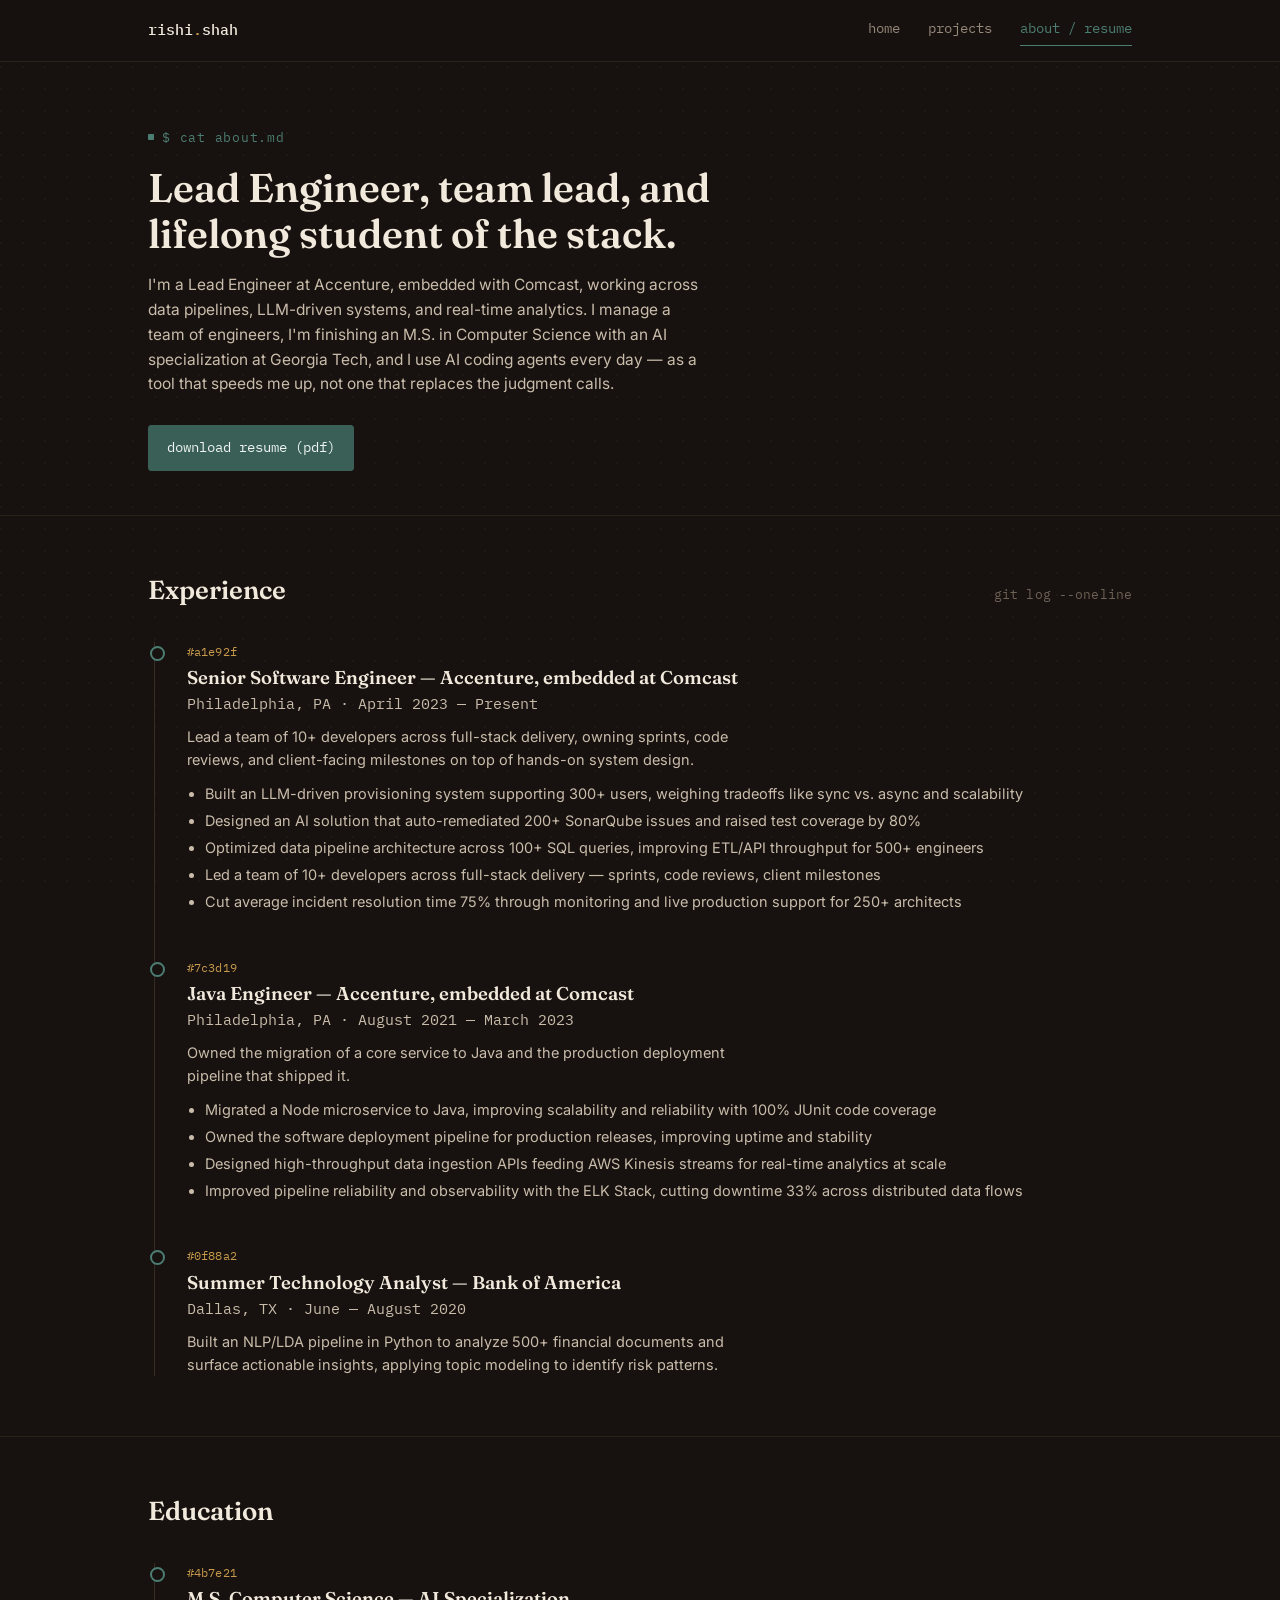
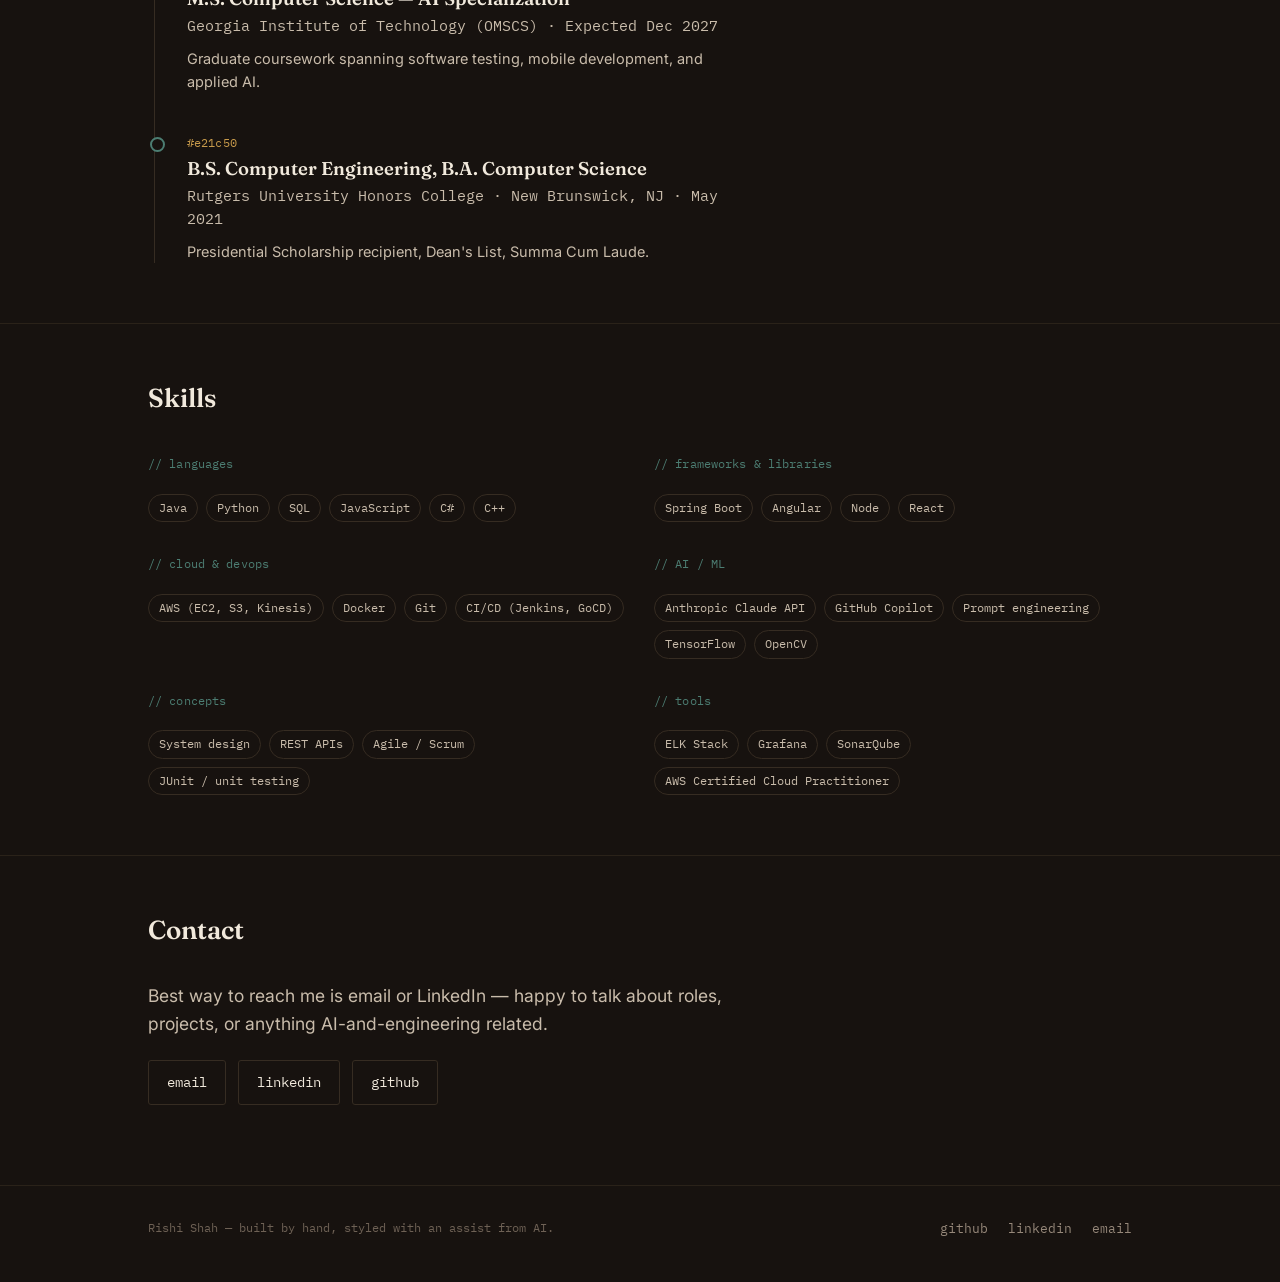
==== about.html @ 99bb3a89 "Add files via upload portfolio site" ====
<!DOCTYPE html>
<html lang="en">
<head>
<meta charset="UTF-8">
<meta name="viewport" content="width=device-width, initial-scale=1.0">
<title>About — Rishi Shah</title>
<link rel="preconnect" href="https://fonts.googleapis.com">
<link href="https://fonts.googleapis.com/css2?family=Fraunces:ital,opsz,wght@0,9..144,500;0,9..144,600;1,9..144,500&family=Inter:wght@400;500;600&family=IBM+Plex+Mono:wght@400;500&display=swap" rel="stylesheet">
<link rel="stylesheet" href="styles.css">
</head>
<body>

<header class="site-header">
  <div class="wrap">
    <a href="index.html" class="brand">rishi<span class="dot">.</span>shah</a>
    <button class="nav-toggle" id="navToggle" aria-expanded="false" aria-controls="siteNav">menu</button>
    <nav class="site-nav" id="siteNav">
      <a href="index.html">home</a>
      <a href="projects.html">projects</a>
      <a href="about.html" class="active">about / resume</a>
    </nav>
  </div>
</header>

<main>
  <section class="page-head">
    <div class="wrap">
      <span class="eyebrow">$ cat about.md</span>
      <h1>Lead Engineer, team lead, and lifelong student of the stack.</h1>
      <p class="hero-sub">
        I'm a Lead Engineer at Accenture, embedded with Comcast, working across data pipelines,
        LLM-driven systems, and real-time analytics. I manage a team of engineers, I'm finishing
        an M.S. in Computer Science with an AI specialization at Georgia Tech, and I use AI coding
        agents every day — as a tool that speeds me up, not one that replaces the judgment calls.
      </p>
      <div class="btn-row" style="margin-top:28px;">
        <a href="assets/resume.pdf" class="btn btn-primary" download>download resume (pdf)</a>
      </div>
    </div>
  </section>

  <section class="block">
    <div class="wrap">
      <div class="section-head">
        <h2>Experience</h2>
        <span class="count mono">git log --oneline</span>
      </div>
      <div class="log">
        <div class="log-entry">
          <span class="log-hash mono">#a1e92f</span>
          <h3>Senior Software Engineer — Accenture, embedded at Comcast</h3>
          <p class="log-meta">Philadelphia, PA · April 2023 — Present</p>
          <p>
            Lead a team of 10+ developers across full-stack delivery, owning sprints, code
            reviews, and client-facing milestones on top of hands-on system design.
          </p>
          <ul>
            <li>Built an LLM-driven provisioning system supporting 300+ users, weighing tradeoffs like sync vs. async and scalability</li>
            <li>Designed an AI solution that auto-remediated 200+ SonarQube issues and raised test coverage by 80%</li>
            <li>Optimized data pipeline architecture across 100+ SQL queries, improving ETL/API throughput for 500+ engineers</li>
            <li>Led a team of 10+ developers across full-stack delivery — sprints, code reviews, client milestones</li>
            <li>Cut average incident resolution time 75% through monitoring and live production support for 250+ architects</li>
          </ul>
        </div>
        <div class="log-entry">
          <span class="log-hash mono">#7c3d19</span>
          <h3>Java Engineer — Accenture, embedded at Comcast</h3>
          <p class="log-meta">Philadelphia, PA · August 2021 — March 2023</p>
          <p>
            Owned the migration of a core service to Java and the production deployment pipeline
            that shipped it.
          </p>
          <ul>
            <li>Migrated a Node microservice to Java, improving scalability and reliability with 100% JUnit code coverage</li>
            <li>Owned the software deployment pipeline for production releases, improving uptime and stability</li>
            <li>Designed high-throughput data ingestion APIs feeding AWS Kinesis streams for real-time analytics at scale</li>
            <li>Improved pipeline reliability and observability with the ELK Stack, cutting downtime 33% across distributed data flows</li>
          </ul>
        </div>
        <div class="log-entry">
          <span class="log-hash mono">#0f88a2</span>
          <h3>Summer Technology Analyst — Bank of America</h3>
          <p class="log-meta">Dallas, TX · June — August 2020</p>
          <p>
            Built an NLP/LDA pipeline in Python to analyze 500+ financial documents and surface
            actionable insights, applying topic modeling to identify risk patterns.
          </p>
        </div>
      </div>
    </div>
  </section>

  <section class="block">
    <div class="wrap">
      <div class="section-head">
        <h2>Education</h2>
      </div>
      <div class="log">
        <div class="log-entry">
          <span class="log-hash mono">#4b7e21</span>
          <h3>M.S. Computer Science — AI Specialization</h3>
          <p class="log-meta">Georgia Institute of Technology (OMSCS) · Expected Dec 2027</p>
          <p>Graduate coursework spanning software testing, mobile development, and applied AI.</p>
        </div>
        <div class="log-entry">
          <span class="log-hash mono">#e21c50</span>
          <h3>B.S. Computer Engineering, B.A. Computer Science</h3>
          <p class="log-meta">Rutgers University Honors College · New Brunswick, NJ · May 2021</p>
          <p>Presidential Scholarship recipient, Dean's List, Summa Cum Laude.</p>
        </div>
      </div>
    </div>
  </section>

  <section class="block">
    <div class="wrap">
      <div class="section-head">
        <h2>Skills</h2>
      </div>
      <div class="skills-grid">
        <div class="skill-block">
          <span class="cat mono">// languages</span>
          <div class="tag-row">
            <span class="pill">Java</span>
            <span class="pill">Python</span>
            <span class="pill">SQL</span>
            <span class="pill">JavaScript</span>
            <span class="pill">C#</span>
            <span class="pill">C++</span>
          </div>
        </div>
        <div class="skill-block">
          <span class="cat mono">// frameworks &amp; libraries</span>
          <div class="tag-row">
            <span class="pill">Spring Boot</span>
            <span class="pill">Angular</span>
            <span class="pill">Node</span>
            <span class="pill">React</span>
          </div>
        </div>
        <div class="skill-block">
          <span class="cat mono">// cloud &amp; devops</span>
          <div class="tag-row">
            <span class="pill">AWS (EC2, S3, Kinesis)</span>
            <span class="pill">Docker</span>
            <span class="pill">Git</span>
            <span class="pill">CI/CD (Jenkins, GoCD)</span>
          </div>
        </div>
        <div class="skill-block">
          <span class="cat mono">// AI / ML</span>
          <div class="tag-row">
            <span class="pill">Anthropic Claude API</span>
            <span class="pill">GitHub Copilot</span>
            <span class="pill">Prompt engineering</span>
            <span class="pill">TensorFlow</span>
            <span class="pill">OpenCV</span>
          </div>
        </div>
        <div class="skill-block">
          <span class="cat mono">// concepts</span>
          <div class="tag-row">
            <span class="pill">System design</span>
            <span class="pill">REST APIs</span>
            <span class="pill">Agile / Scrum</span>
            <span class="pill">JUnit / unit testing</span>
          </div>
        </div>
        <div class="skill-block">
          <span class="cat mono">// tools</span>
          <div class="tag-row">
            <span class="pill">ELK Stack</span>
            <span class="pill">Grafana</span>
            <span class="pill">SonarQube</span>
            <span class="pill">AWS Certified Cloud Practitioner</span>
          </div>
        </div>
      </div>
    </div>
  </section>

  <section class="block">
    <div class="wrap">
      <div class="section-head">
        <h2>Contact</h2>
      </div>
      <p class="hero-sub" style="margin-bottom:22px;">
        Best way to reach me is email or LinkedIn — happy to talk about roles, projects, or
        anything AI-and-engineering related.
      </p>
      <div class="btn-row">
        <a href="mailto:17shahr@gmail.com" class="btn">email</a>
        <a href="https://linkedin.com/in/rishi-shah1" class="btn" target="_blank" rel="noopener">linkedin</a>
        <a href="https://github.com/shahrrs" class="btn" target="_blank" rel="noopener">github</a>
      </div>
    </div>
  </section>
</main>

<footer class="site-footer">
  <div class="wrap">
    <span class="footer-note">Rishi Shah — built by hand, styled with an assist from AI.</span>
    <nav class="footer-links">
      <a href="https://github.com/shahrrs" target="_blank" rel="noopener">github</a>
      <a href="https://linkedin.com/in/rishi-shah1" target="_blank" rel="noopener">linkedin</a>
      <a href="mailto:17shahr@gmail.com">email</a>
    </nav>
  </div>
</footer>

<script src="script.js"></script>
</body>
</html>
---- styles.css ----
/* =========================================================
   Design tokens
   Palette: deep autumn — espresso base, teal + muted gold accents
   Display: Fraunces (warm serif, used with restraint)
   Body: Inter
   Utility/mono: IBM Plex Mono (labels, tags, "log" motif)
   ========================================================= */

:root {
  --bg: #17120f;
  --bg-raised: #1f1913;
  --bg-card: #241d17;
  --line: #362c22;
  --line-soft: #2a2219;

  --ink: #f1e9dc;
  --ink-dim: #c9bcab;
  --muted: #96887a;
  --faint: #6e6155;

  --teal: #4c7d72;
  --teal-dim: #3a5f57;
  --gold: #c79a4b;

  --radius: 3px;

  --font-display: "Fraunces", Georgia, serif;
  --font-body: "Inter", -apple-system, BlinkMacSystemFont, "Segoe UI", sans-serif;
  --font-mono: "IBM Plex Mono", ui-monospace, SFMono-Regular, Menlo, monospace;

  --maxw: 1040px;
}

* { box-sizing: border-box; }

html {
  scroll-behavior: smooth;
}

@media (prefers-reduced-motion: reduce) {
  html { scroll-behavior: auto; }
  * { animation-duration: 0.01ms !important; animation-iteration-count: 1 !important; transition-duration: 0.01ms !important; }
}

body {
  margin: 0;
  background: var(--bg);
  color: var(--ink);
  font-family: var(--font-body);
  font-size: 16px;
  line-height: 1.6;
  -webkit-font-smoothing: antialiased;
}

body::before {
  content: "";
  position: fixed;
  inset: 0;
  pointer-events: none;
  background-image: radial-gradient(circle at 1px 1px, rgba(241,233,220,0.035) 1px, transparent 0);
  background-size: 22px 22px;
  z-index: 0;
}

a { color: inherit; text-decoration: none; }

img { max-width: 100%; display: block; }

h1, h2, h3 {
  font-family: var(--font-display);
  font-weight: 600;
  color: var(--ink);
  line-height: 1.15;
  margin: 0;
}

p { margin: 0; }

.wrap {
  max-width: var(--maxw);
  margin: 0 auto;
  padding: 0 28px;
  position: relative;
  z-index: 1;
}

/* ---------- mono / label utility ---------- */

.mono {
  font-family: var(--font-mono);
  letter-spacing: 0.01em;
}

.eyebrow {
  font-family: var(--font-mono);
  font-size: 12.5px;
  letter-spacing: 0.06em;
  color: var(--teal);
  text-transform: none;
  display: inline-flex;
  align-items: center;
  gap: 8px;
}

.eyebrow::before {
  content: "";
  width: 6px;
  height: 6px;
  background: var(--teal);
  border-radius: 1px;
  display: inline-block;
}

/* ---------- header / nav ---------- */

.site-header {
  position: sticky;
  top: 0;
  z-index: 20;
  background: rgba(23, 18, 15, 0.88);
  backdrop-filter: blur(8px);
  border-bottom: 1px solid var(--line-soft);
}

.site-header .wrap {
  display: flex;
  align-items: center;
  justify-content: space-between;
  padding-top: 18px;
  padding-bottom: 18px;
}

.brand {
  font-family: var(--font-mono);
  font-size: 15px;
  font-weight: 500;
  color: var(--ink);
}

.brand .dot { color: var(--gold); }

.site-nav {
  display: flex;
  gap: 28px;
  font-family: var(--font-mono);
  font-size: 13.5px;
}

.site-nav a {
  color: var(--muted);
  position: relative;
  padding-bottom: 3px;
  transition: color 0.15s ease;
}

.site-nav a:hover,
.site-nav a:focus-visible {
  color: var(--ink);
}

.site-nav a.active {
  color: var(--teal);
}

.site-nav a.active::after {
  content: "";
  position: absolute;
  left: 0;
  right: 0;
  bottom: -3px;
  height: 1px;
  background: var(--teal);
}

.nav-toggle {
  display: none;
  background: none;
  border: 1px solid var(--line);
  color: var(--ink);
  font-family: var(--font-mono);
  font-size: 13px;
  padding: 6px 10px;
  border-radius: var(--radius);
  cursor: pointer;
}

/* ---------- buttons ---------- */

.btn {
  display: inline-flex;
  align-items: center;
  gap: 8px;
  font-family: var(--font-mono);
  font-size: 13.5px;
  padding: 11px 18px;
  border-radius: var(--radius);
  border: 1px solid var(--line);
  color: var(--ink);
  transition: border-color 0.15s ease, background 0.15s ease, transform 0.1s ease;
}

.btn:hover, .btn:focus-visible {
  border-color: var(--teal);
  background: rgba(76, 125, 114, 0.08);
}

.btn:active { transform: translateY(1px); }

.btn-primary {
  background: var(--teal-dim);
  border-color: var(--teal-dim);
  color: #eef4f1;
}

.btn-primary:hover, .btn-primary:focus-visible {
  background: var(--teal);
  border-color: var(--teal);
}

.btn-row {
  display: flex;
  gap: 12px;
  flex-wrap: wrap;
}

/* ---------- hero ---------- */

.hero {
  padding: 88px 0 64px;
  border-bottom: 1px solid var(--line-soft);
}

.hero .eyebrow { margin-bottom: 22px; }

.hero h1 {
  font-size: clamp(34px, 5.4vw, 56px);
  max-width: 15ch;
  letter-spacing: -0.01em;
}

.hero h1 em {
  font-style: italic;
  color: var(--gold);
}

.hero-sub {
  margin-top: 22px;
  max-width: 56ch;
  color: var(--ink-dim);
  font-size: 17.5px;
}

.hero .btn-row { margin-top: 34px; }

/* terminal-style fact card */
.factcard {
  margin-top: 48px;
  border: 1px solid var(--line);
  border-radius: var(--radius);
  background: var(--bg-card);
  overflow: hidden;
}

.factcard-bar {
  display: flex;
  align-items: center;
  gap: 8px;
  padding: 9px 14px;
  border-bottom: 1px solid var(--line-soft);
  background: var(--bg-raised);
}

.factcard-bar span {
  width: 8px; height: 8px; border-radius: 50%;
  background: var(--line);
}

.factcard-bar .label {
  margin-left: 6px;
  font-family: var(--font-mono);
  font-size: 12px;
  color: var(--faint);
}

.factgrid {
  display: grid;
  grid-template-columns: repeat(2, 1fr);
}

.fact {
  padding: 16px 20px;
  border-right: 1px solid var(--line-soft);
  border-bottom: 1px solid var(--line-soft);
}

.fact:nth-child(2n) { border-right: none; }

.fact dt {
  font-family: var(--font-mono);
  font-size: 11.5px;
  color: var(--faint);
  margin-bottom: 6px;
}

.fact dd {
  margin: 0;
  font-size: 14.5px;
  color: var(--ink);
}

/* ---------- pillars ---------- */

.pillars {
  padding: 64px 0;
  border-bottom: 1px solid var(--line-soft);
}

.section-head {
  display: flex;
  align-items: baseline;
  justify-content: space-between;
  gap: 24px;
  margin-bottom: 36px;
  flex-wrap: wrap;
}

.section-head h2 {
  font-size: 26px;
}

.section-head .count {
  font-family: var(--font-mono);
  font-size: 12.5px;
  color: var(--faint);
}

.pillar-grid {
  display: grid;
  grid-template-columns: repeat(3, 1fr);
  gap: 1px;
  background: var(--line-soft);
  border: 1px solid var(--line-soft);
  border-radius: var(--radius);
  overflow: hidden;
}

.pillar {
  background: var(--bg-card);
  padding: 28px 24px;
}

.pillar .tag {
  font-family: var(--font-mono);
  font-size: 11.5px;
  color: var(--teal);
  margin-bottom: 14px;
  display: block;
}

.pillar h3 {
  font-size: 19px;
  margin-bottom: 10px;
  font-weight: 600;
}

.pillar p {
  color: var(--ink-dim);
  font-size: 14.5px;
}

/* ---------- teaser ---------- */

.teaser {
  padding: 60px 0 80px;
}

.teaser-card {
  display: grid;
  grid-template-columns: 1.1fr 1fr;
  gap: 40px;
  align-items: center;
  border: 1px solid var(--line);
  border-radius: var(--radius);
  padding: 36px;
  background: linear-gradient(160deg, var(--bg-card), var(--bg-raised));
}

.teaser-card h3 {
  font-size: 24px;
  margin-bottom: 12px;
}

.teaser-card p { color: var(--ink-dim); font-size: 15px; }

.teaser-tags {
  display: flex;
  flex-wrap: wrap;
  gap: 8px;
  margin-top: 18px;
}

.pill {
  font-family: var(--font-mono);
  font-size: 11.5px;
  padding: 4px 10px;
  border: 1px solid var(--line);
  border-radius: 20px;
  color: var(--ink-dim);
}

.teaser-visual {
  border: 1px solid var(--line);
  border-radius: var(--radius);
  padding: 18px;
  background: var(--bg);
  font-family: var(--font-mono);
  font-size: 12.5px;
  color: var(--faint);
}

.teaser-visual .row { display: flex; justify-content: space-between; padding: 5px 0; border-bottom: 1px dashed var(--line-soft); }
.teaser-visual .row:last-child { border-bottom: none; }
.teaser-visual .row b { color: var(--teal); font-weight: 500; }

/* ---------- commit log (experience timeline) ---------- */

.log {
  border-left: 1px solid var(--line);
  margin-left: 6px;
  padding-left: 32px;
}

.log-entry {
  position: relative;
  padding-bottom: 40px;
}

.log-entry:last-child { padding-bottom: 0; }

.log-entry::before {
  content: "";
  position: absolute;
  left: -37px;
  top: 4px;
  width: 11px;
  height: 11px;
  border-radius: 50%;
  background: var(--bg);
  border: 2px solid var(--teal);
}

.log-hash {
  font-family: var(--font-mono);
  font-size: 12px;
  color: var(--gold);
  margin-bottom: 6px;
  display: block;
}

.log-entry h3 {
  font-size: 18.5px;
  margin-bottom: 4px;
}

.log-meta {
  font-family: var(--font-mono);
  font-size: 12.5px;
  color: var(--faint);
  margin-bottom: 10px;
}

.log-entry p {
  color: var(--ink-dim);
  font-size: 14.5px;
  max-width: 62ch;
}

.log-entry ul {
  margin: 10px 0 0;
  padding-left: 18px;
  color: var(--ink-dim);
  font-size: 14.5px;
}

.log-entry li { margin-bottom: 4px; }

/* ---------- project cards ---------- */

.project-card {
  border: 1px solid var(--line);
  border-radius: var(--radius);
  background: var(--bg-card);
  padding: 30px;
  margin-bottom: 22px;
}

.project-card.featured {
  border-color: var(--teal-dim);
  background: linear-gradient(160deg, var(--bg-card), var(--bg-raised));
}

.project-head {
  display: flex;
  justify-content: space-between;
  align-items: flex-start;
  gap: 16px;
  flex-wrap: wrap;
}

.project-head h3 {
  font-size: 21px;
  margin-bottom: 6px;
}

.project-kicker {
  font-family: var(--font-mono);
  font-size: 11.5px;
  color: var(--faint);
}

.project-card p.desc {
  margin-top: 14px;
  color: var(--ink-dim);
  font-size: 14.5px;
  max-width: 68ch;
}

.project-card ul.feat {
  margin: 14px 0 0;
  padding-left: 18px;
  color: var(--ink-dim);
  font-size: 14px;
  columns: 2;
  column-gap: 24px;
}

.project-card ul.feat li { margin-bottom: 5px; break-inside: avoid; }

.tag-row {
  display: flex;
  flex-wrap: wrap;
  gap: 8px;
  margin-top: 18px;
}

.repo-grid {
  display: grid;
  grid-template-columns: repeat(2, 1fr);
  gap: 16px;
}

.repo-card {
  border: 1px solid var(--line);
  border-radius: var(--radius);
  background: var(--bg-card);
  padding: 20px;
  transition: border-color 0.15s ease;
}

.repo-card:hover { border-color: var(--teal-dim); }

.repo-card .repo-name {
  font-family: var(--font-mono);
  font-size: 14px;
  color: var(--ink);
  display: flex;
  align-items: center;
  gap: 7px;
}

.repo-card .repo-name::before {
  content: "";
  width: 7px; height: 7px;
  border-radius: 50%;
  background: var(--teal);
  display: inline-block;
}

.repo-card p {
  margin-top: 8px;
  font-size: 13.5px;
  color: var(--muted);
}

.repo-card .lang {
  margin-top: 12px;
  font-family: var(--font-mono);
  font-size: 11.5px;
  color: var(--faint);
}

/* school project entries — no link, text only */
.school-entry {
  border-left: 2px solid var(--line);
  padding-left: 18px;
  margin-bottom: 24px;
}

.school-entry .repo-name { font-family: var(--font-mono); font-size: 14px; }
.school-entry p { margin-top: 6px; font-size: 13.5px; color: var(--muted); }
.school-entry .note {
  margin-top: 6px;
  font-family: var(--font-mono);
  font-size: 11px;
  color: var(--faint);
}

/* ---------- skills matrix ---------- */

.skills-grid {
  display: grid;
  grid-template-columns: repeat(2, 1fr);
  gap: 28px;
}

.skill-block .cat {
  font-family: var(--font-mono);
  font-size: 12px;
  color: var(--teal);
  margin-bottom: 12px;
}

.skill-block .tag-row .pill { color: var(--ink-dim); }

/* ---------- footer ---------- */

.site-footer {
  border-top: 1px solid var(--line-soft);
  padding: 32px 0 44px;
  margin-top: 20px;
}

.site-footer .wrap {
  display: flex;
  justify-content: space-between;
  align-items: center;
  flex-wrap: wrap;
  gap: 12px;
}

.footer-links {
  display: flex;
  gap: 20px;
  font-family: var(--font-mono);
  font-size: 12.5px;
  color: var(--muted);
}

.footer-links a:hover { color: var(--teal); }

.footer-note {
  font-family: var(--font-mono);
  font-size: 11.5px;
  color: var(--faint);
}

/* ---------- page hero (secondary pages) ---------- */

.page-head {
  padding: 60px 0 44px;
  border-bottom: 1px solid var(--line-soft);
}

.page-head h1 {
  font-size: clamp(28px, 4vw, 40px);
  margin-top: 18px;
  max-width: 22ch;
}

.page-head .hero-sub {
  margin-top: 16px;
  font-size: 15.5px;
}

section.block {
  padding: 60px 0;
  border-bottom: 1px solid var(--line-soft);
}

section.block:last-of-type { border-bottom: none; }

/* ---------- placeholder marker (for fields Rishi needs to fill) ---------- */

.fillme {
  color: var(--gold);
  border-bottom: 1px dashed var(--gold);
}

/* ---------- responsive ---------- */

@media (max-width: 760px) {
  .pillar-grid { grid-template-columns: 1fr; }
  .factgrid { grid-template-columns: 1fr; }
  .fact:nth-child(2n) { border-right: 1px solid var(--line-soft); }
  .teaser-card { grid-template-columns: 1fr; }
  .repo-grid { grid-template-columns: 1fr; }
  .skills-grid { grid-template-columns: 1fr; }
  .project-card ul.feat { columns: 1; }

  .site-nav {
    position: absolute;
    top: 100%;
    left: 0;
    right: 0;
    background: var(--bg-raised);
    border-bottom: 1px solid var(--line-soft);
    flex-direction: column;
    padding: 16px 28px;
    gap: 16px;
    display: none;
  }
  .site-nav.open { display: flex; }
  .nav-toggle { display: block; }
}
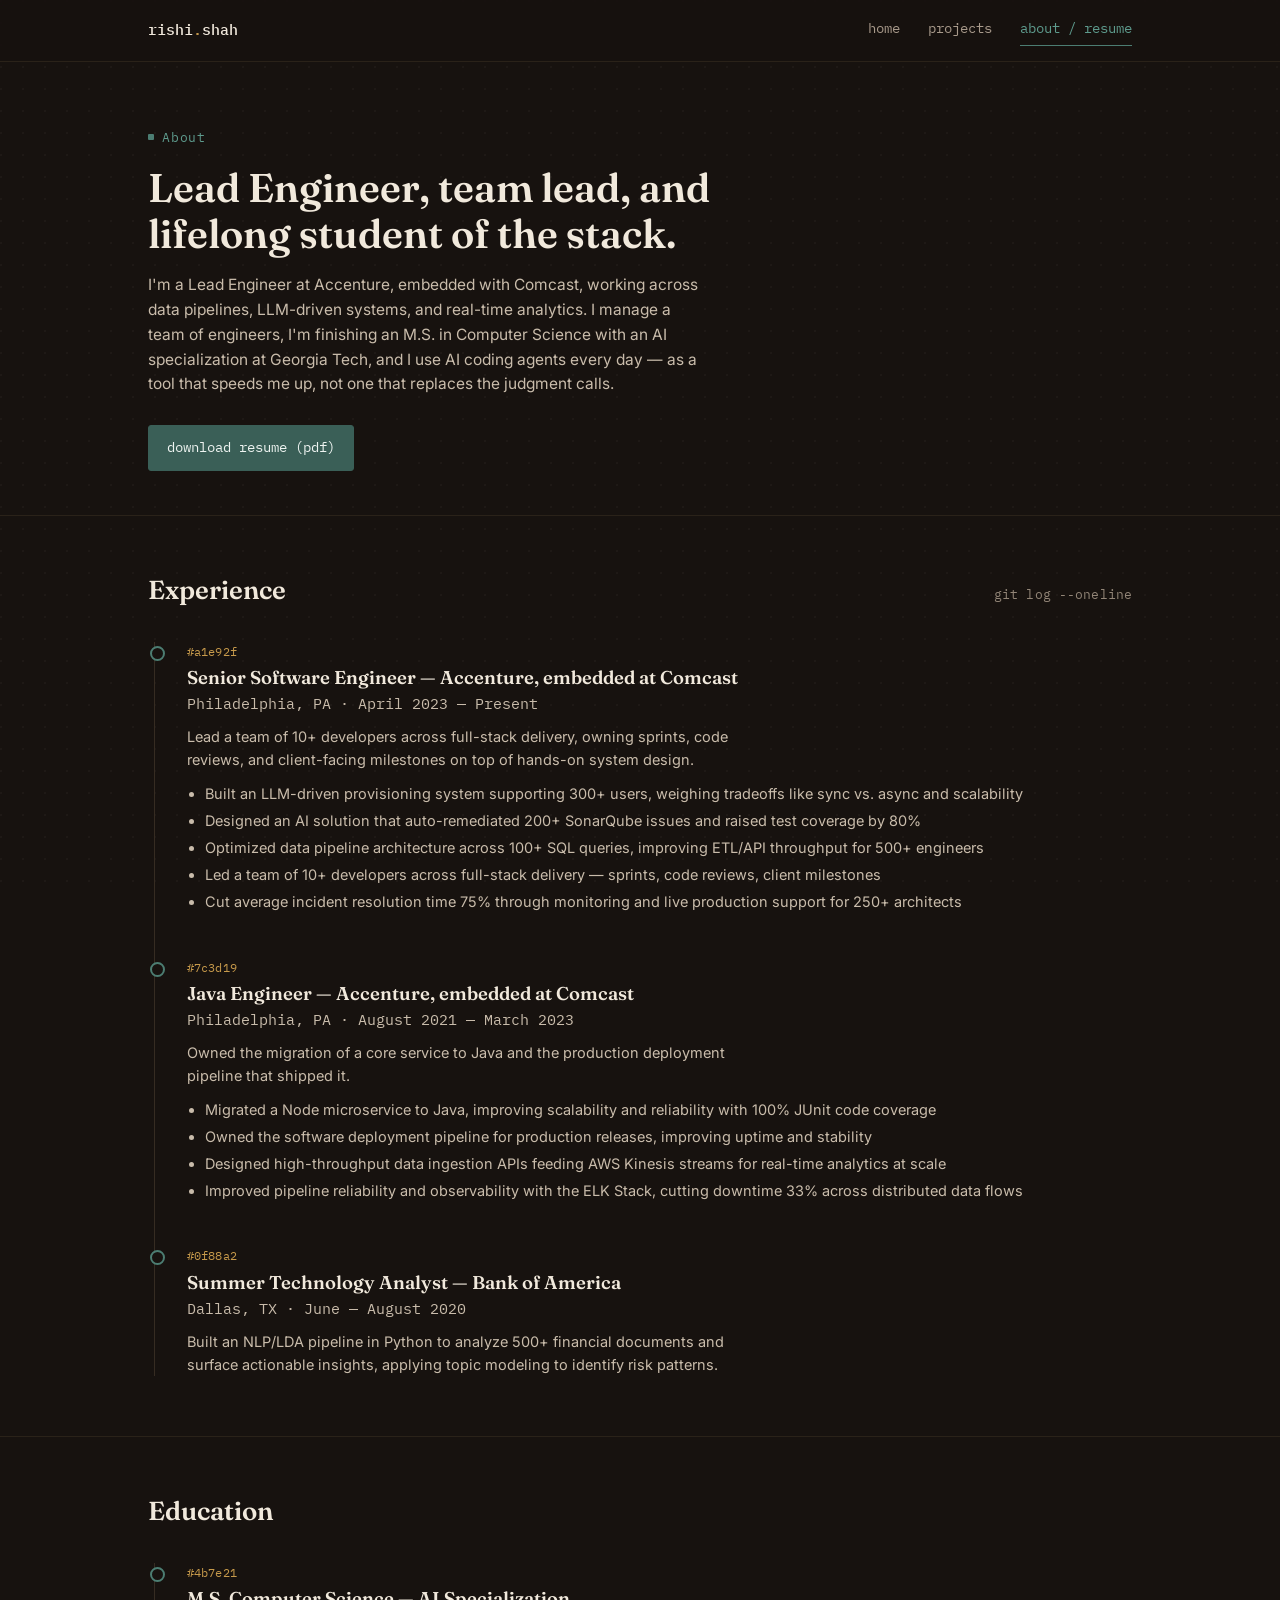
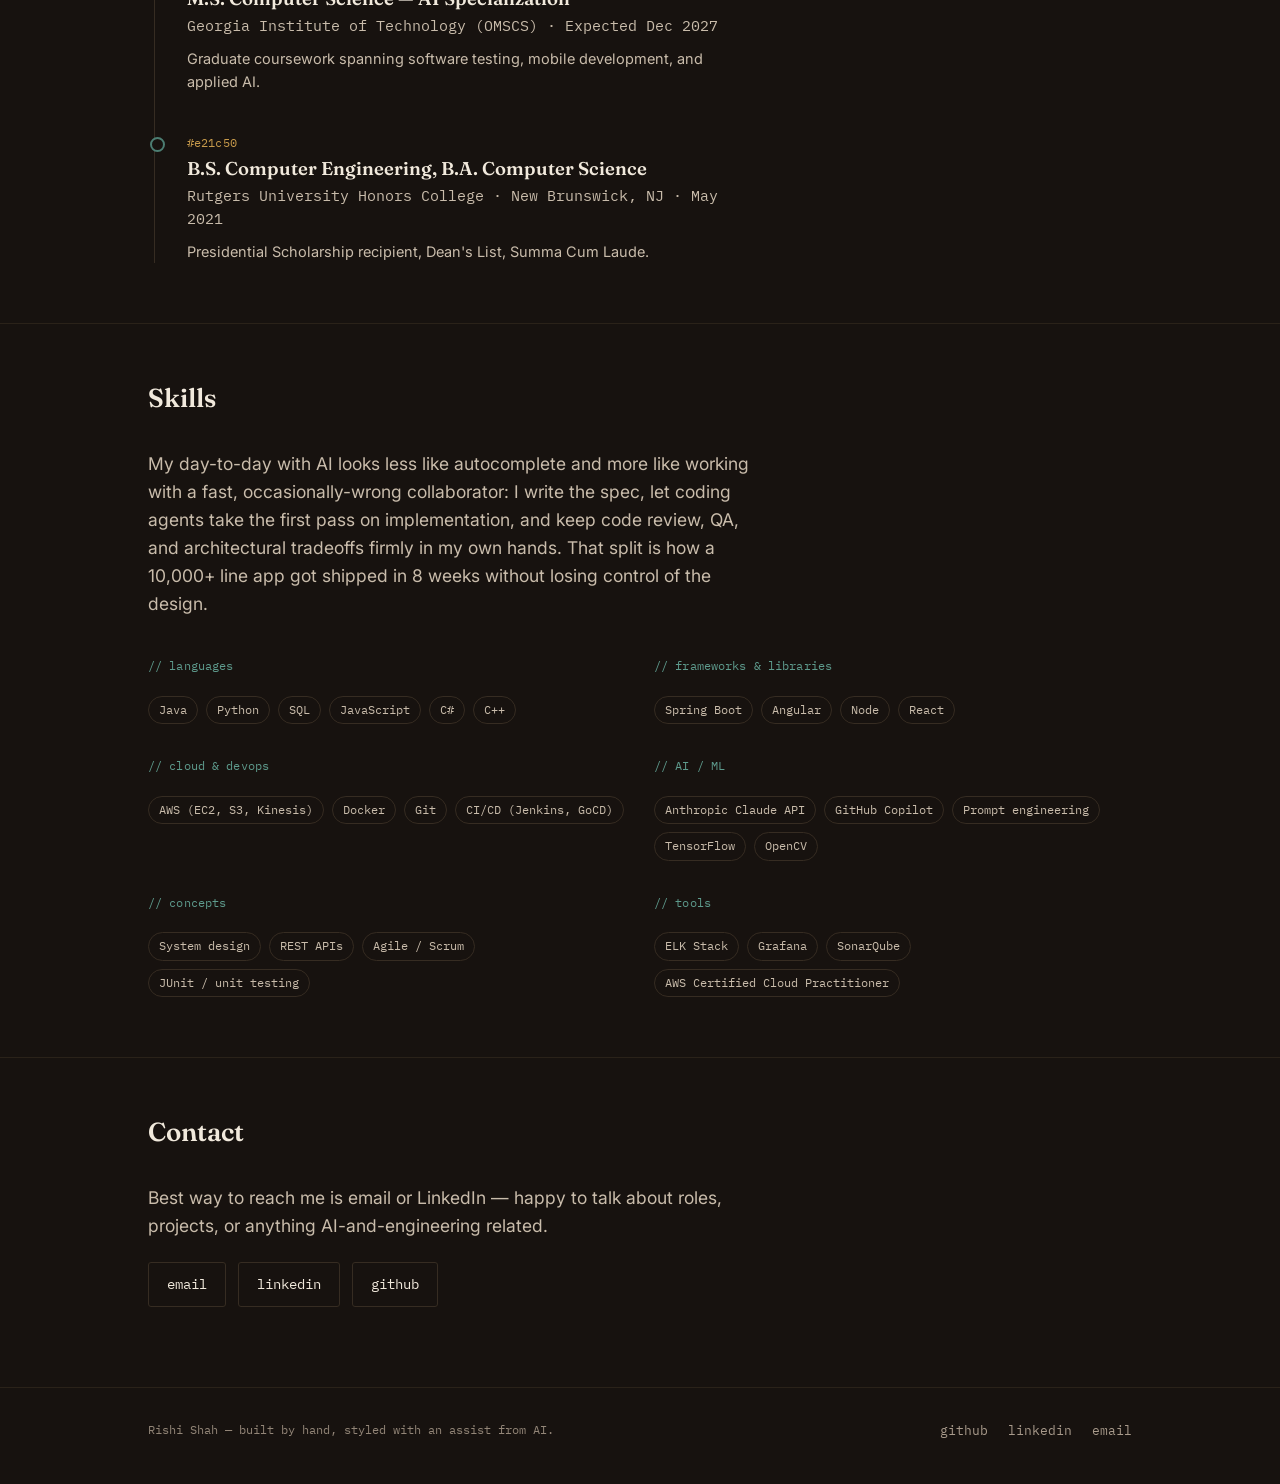
==== commit 71d761ad: "changes" ====
--- a/about.html
+++ b/about.html
@@ -4,9 +4,21 @@
 <meta charset="UTF-8">
 <meta name="viewport" content="width=device-width, initial-scale=1.0">
 <title>About — Rishi Shah</title>
+<meta name="description" content="Lead Engineer at Accenture, embedded at Comcast. M.S. Computer Science (AI) at Georgia Tech. Resume, experience, and skills.">
 <link rel="preconnect" href="https://fonts.googleapis.com">
 <link href="https://fonts.googleapis.com/css2?family=Fraunces:ital,opsz,wght@0,9..144,500;0,9..144,600;1,9..144,500&family=Inter:wght@400;500;600&family=IBM+Plex+Mono:wght@400;500&display=swap" rel="stylesheet">
 <link rel="stylesheet" href="styles.css">
+<link rel="icon" href="favicon.ico" sizes="any">
+<link rel="apple-touch-icon" href="assets/apple-touch-icon.png">
+<meta property="og:type" content="website">
+<meta property="og:title" content="About — Rishi Shah">
+<meta property="og:description" content="Lead Engineer at Accenture, embedded at Comcast. M.S. Computer Science (AI) at Georgia Tech. Resume, experience, and skills.">
+<meta property="og:image" content="assets/og-banner.png">
+<meta property="og:url" content="https://shahrrs.github.io/about.html">
+<meta name="twitter:card" content="summary_large_image">
+<meta name="twitter:title" content="About — Rishi Shah">
+<meta name="twitter:description" content="Lead Engineer at Accenture, embedded at Comcast. M.S. Computer Science (AI) at Georgia Tech. Resume, experience, and skills.">
+<meta name="twitter:image" content="assets/og-banner.png">
 </head>
 <body>
 
@@ -25,7 +37,7 @@
 <main>
   <section class="page-head">
     <div class="wrap">
-      <span class="eyebrow">$ cat about.md</span>
+      <span class="eyebrow">About</span>
       <h1>Lead Engineer, team lead, and lifelong student of the stack.</h1>
       <p class="hero-sub">
         I'm a Lead Engineer at Accenture, embedded with Comcast, working across data pipelines,
@@ -117,6 +129,13 @@
       <div class="section-head">
         <h2>Skills</h2>
       </div>
+      <p class="hero-sub" style="margin-bottom:34px;">
+        My day-to-day with AI looks less like autocomplete and more like working with a fast,
+        occasionally-wrong collaborator: I write the spec, let coding agents take the first pass
+        on implementation, and keep code review, QA, and architectural tradeoffs firmly in my own
+        hands. That split is how a 10,000+ line app got shipped in 8 weeks without losing control
+        of the design.
+      </p>
       <div class="skills-grid">
         <div class="skill-block">
           <span class="cat mono">// languages</span>
--- a/styles.css
+++ b/styles.css
@@ -15,11 +15,12 @@
 
   --ink: #f1e9dc;
   --ink-dim: #c9bcab;
-  --muted: #96887a;
-  --faint: #6e6155;
+  --muted: #a89a8b;
+  --faint: #928577;
 
   --teal: #4c7d72;
   --teal-dim: #3a5f57;
+  --teal-text: #5e9b8d;
   --gold: #c79a4b;
 
   --radius: 3px;
@@ -95,7 +96,7 @@
   font-family: var(--font-mono);
   font-size: 12.5px;
   letter-spacing: 0.06em;
-  color: var(--teal);
+  color: var(--teal-text);
   text-transform: none;
   display: inline-flex;
   align-items: center;
@@ -159,7 +160,7 @@
 }
 
 .site-nav a.active {
-  color: var(--teal);
+  color: var(--teal-text);
 }
 
 .site-nav a.active::after {
@@ -308,6 +309,47 @@
   color: var(--ink);
 }
 
+/* ---------- stat row ---------- */
+
+.stat-row {
+  margin-top: 28px;
+  display: grid;
+  grid-template-columns: repeat(4, 1fr);
+  gap: 1px;
+  background: var(--line-soft);
+  border: 1px solid var(--line-soft);
+  border-radius: var(--radius);
+  overflow: hidden;
+}
+
+.stat {
+  background: var(--bg-raised);
+  padding: 20px 18px;
+  text-align: left;
+}
+
+.stat-num {
+  display: block;
+  font-family: var(--font-display);
+  font-size: 30px;
+  font-weight: 600;
+  color: var(--gold);
+  line-height: 1;
+}
+
+.stat-label {
+  display: block;
+  margin-top: 8px;
+  font-family: var(--font-mono);
+  font-size: 11.5px;
+  color: var(--muted);
+  line-height: 1.4;
+}
+
+@media (max-width: 760px) {
+  .stat-row { grid-template-columns: repeat(2, 1fr); }
+}
+
 /* ---------- pillars ---------- */
 
 .pillars {
@@ -352,7 +394,7 @@
 .pillar .tag {
   font-family: var(--font-mono);
   font-size: 11.5px;
-  color: var(--teal);
+  color: var(--teal-text);
   margin-bottom: 14px;
   display: block;
 }
@@ -420,7 +462,7 @@
 
 .teaser-visual .row { display: flex; justify-content: space-between; padding: 5px 0; border-bottom: 1px dashed var(--line-soft); }
 .teaser-visual .row:last-child { border-bottom: none; }
-.teaser-visual .row b { color: var(--teal); font-weight: 500; }
+.teaser-visual .row b { color: var(--teal-text); font-weight: 500; }
 
 /* ---------- commit log (experience timeline) ---------- */
 
@@ -484,6 +526,84 @@
 
 .log-entry li { margin-bottom: 4px; }
 
+/* ---------- screenshot gallery ---------- */
+
+.shot-grid {
+  margin-top: 24px;
+  display: grid;
+  grid-template-columns: repeat(3, 1fr);
+  gap: 14px;
+}
+
+.shot-grid figure {
+  margin: 0;
+  border: 1px solid var(--line);
+  border-radius: var(--radius);
+  overflow: hidden;
+  background: var(--bg);
+  cursor: zoom-in;
+}
+
+.shot-grid img {
+  width: 100%;
+  height: 150px;
+  object-fit: cover;
+  object-position: top;
+  display: block;
+  transition: transform 0.2s ease;
+}
+
+.shot-grid figure:hover img {
+  transform: scale(1.03);
+}
+
+.shot-grid figcaption {
+  padding: 10px 12px;
+  font-family: var(--font-mono);
+  font-size: 11.5px;
+  color: var(--muted);
+  border-top: 1px solid var(--line-soft);
+  line-height: 1.4;
+}
+
+/* lightbox */
+
+.lightbox {
+  position: fixed;
+  inset: 0;
+  z-index: 100;
+  background: rgba(10, 8, 6, 0.92);
+  display: none;
+  align-items: center;
+  justify-content: center;
+  padding: 40px;
+  cursor: zoom-out;
+}
+
+.lightbox.open { display: flex; }
+
+.lightbox img {
+  max-width: 100%;
+  max-height: 100%;
+  border: 1px solid var(--line);
+  border-radius: var(--radius);
+}
+
+.lightbox .lb-caption {
+  position: absolute;
+  bottom: 24px;
+  left: 0;
+  right: 0;
+  text-align: center;
+  font-family: var(--font-mono);
+  font-size: 12.5px;
+  color: var(--ink-dim);
+}
+
+@media (max-width: 760px) {
+  .shot-grid { grid-template-columns: 1fr; }
+}
+
 /* ---------- project cards ---------- */
 
 .project-card {
@@ -605,6 +725,24 @@
   color: var(--faint);
 }
 
+.school-entry--media {
+  border-left-color: var(--teal-dim);
+}
+
+.video-frame {
+  margin-top: 18px;
+  border: 1px solid var(--line);
+  border-radius: var(--radius);
+  overflow: hidden;
+  background: #000;
+  max-width: 640px;
+}
+
+.video-frame video {
+  width: 100%;
+  display: block;
+}
+
 /* ---------- skills matrix ---------- */
 
 .skills-grid {
@@ -616,7 +754,7 @@
 .skill-block .cat {
   font-family: var(--font-mono);
   font-size: 12px;
-  color: var(--teal);
+  color: var(--teal-text);
   margin-bottom: 12px;
 }
 
@@ -646,7 +784,7 @@
   color: var(--muted);
 }
 
-.footer-links a:hover { color: var(--teal); }
+.footer-links a:hover { color: var(--teal-text); }
 
 .footer-note {
   font-family: var(--font-mono);
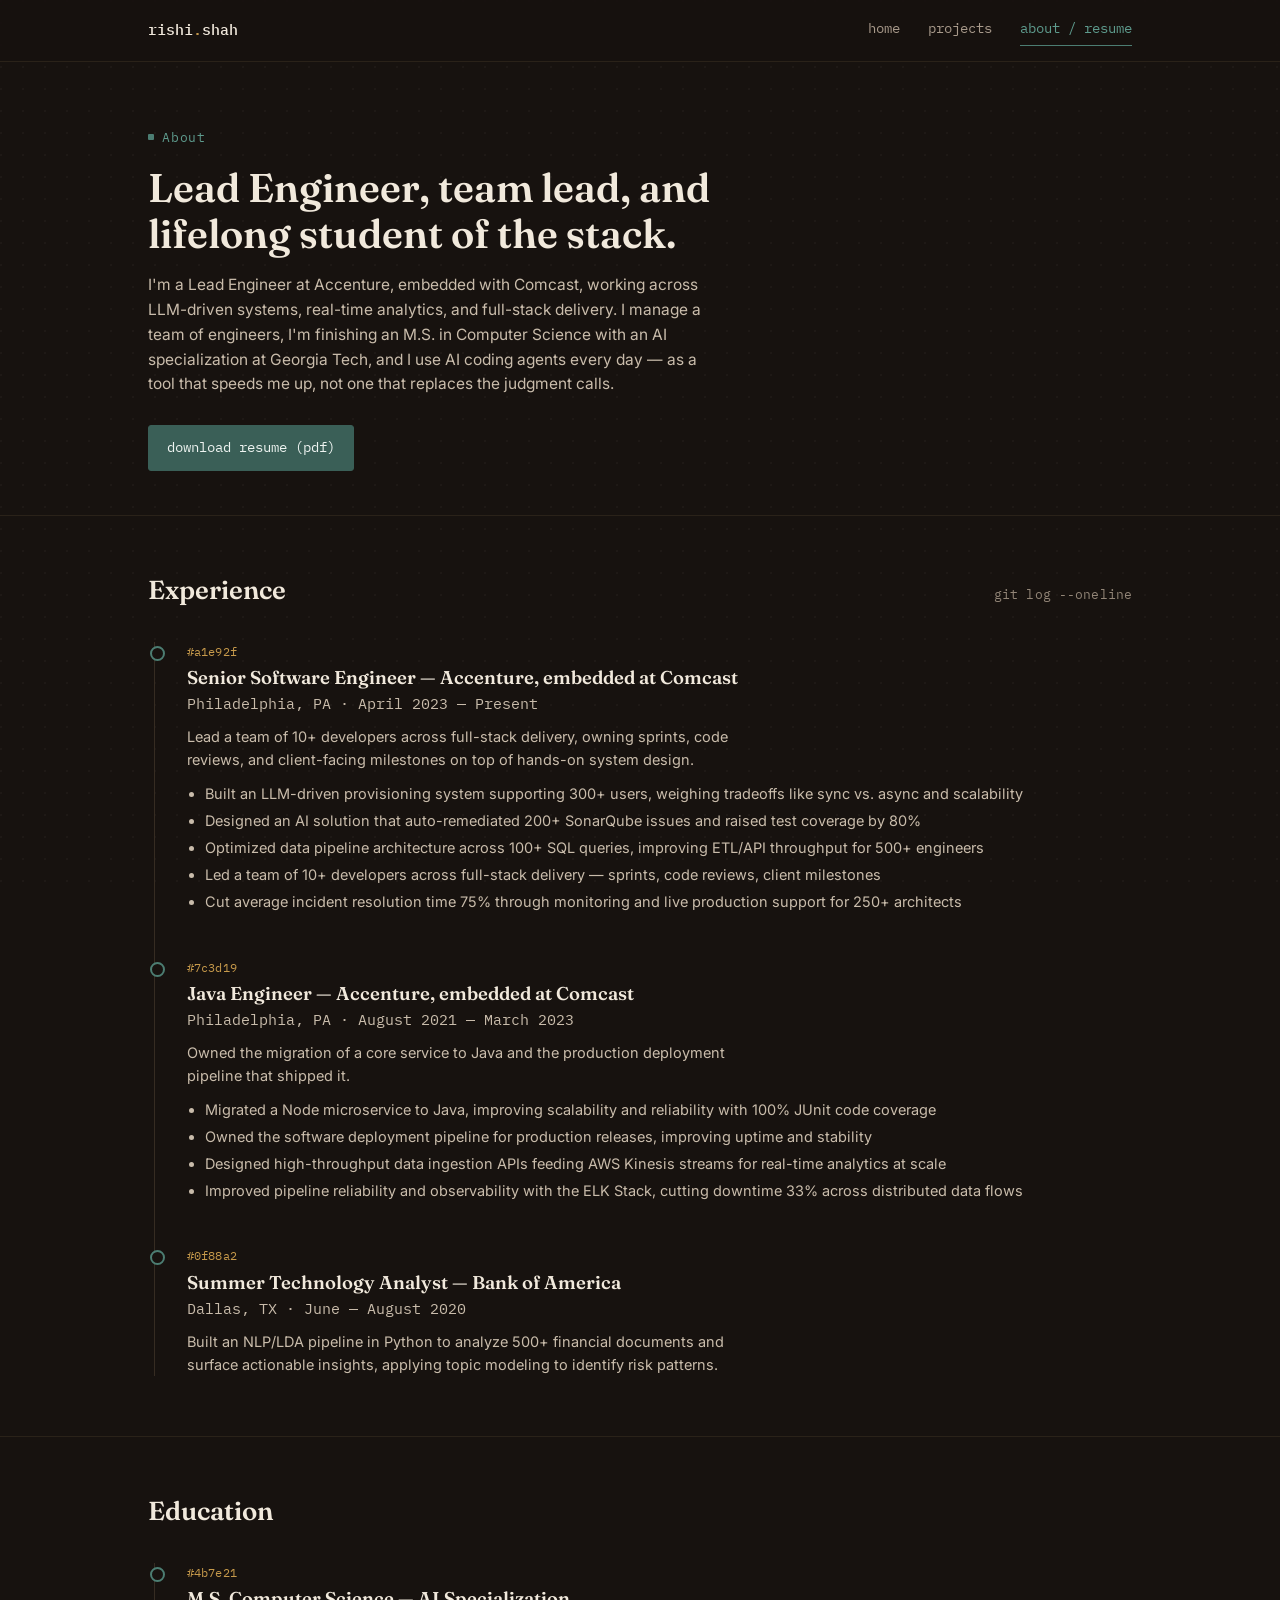
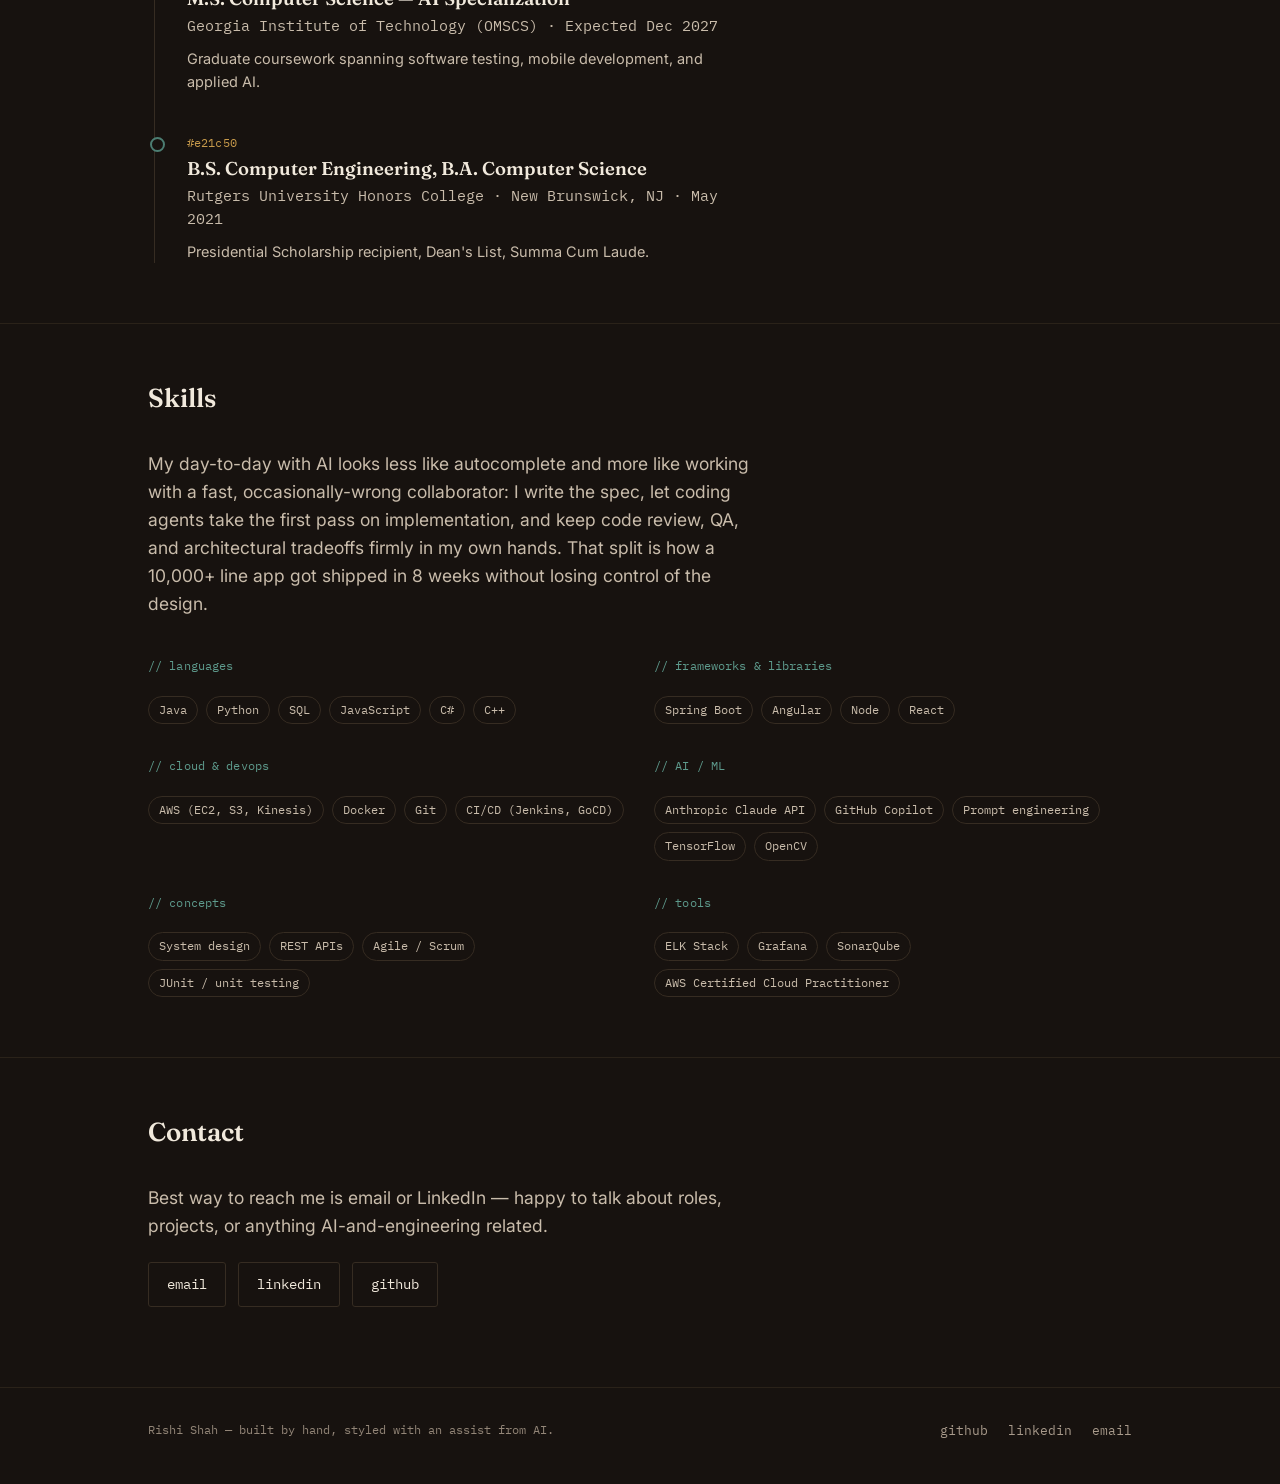
==== commit eacbe2a2: "updates to UI and phrasing updates" ====
--- a/about.html
+++ b/about.html
@@ -40,8 +40,8 @@
       <span class="eyebrow">About</span>
       <h1>Lead Engineer, team lead, and lifelong student of the stack.</h1>
       <p class="hero-sub">
-        I'm a Lead Engineer at Accenture, embedded with Comcast, working across data pipelines,
-        LLM-driven systems, and real-time analytics. I manage a team of engineers, I'm finishing
+        I'm a Lead Engineer at Accenture, embedded with Comcast, working across LLM-driven systems,
+        real-time analytics, and full-stack delivery. I manage a team of engineers, I'm finishing
         an M.S. in Computer Science with an AI specialization at Georgia Tech, and I use AI coding
         agents every day — as a tool that speeds me up, not one that replaces the judgment calls.
       </p>
--- a/styles.css
+++ b/styles.css
@@ -271,7 +271,8 @@
   background: var(--bg-raised);
 }
 
-.factcard-bar span {
+.factcard-bar .dot {
+  display: inline-block;
   width: 8px; height: 8px; border-radius: 50%;
   background: var(--line);
 }
@@ -309,29 +310,30 @@
   color: var(--ink);
 }
 
-/* ---------- stat row ---------- */
+/* ---------- stat row (lives inside factcard, see below) ---------- */
+
+.factcard-bar--divider {
+  border-top: 1px solid var(--line-soft);
+  border-bottom: 1px solid var(--line-soft);
+}
 
 .stat-row {
-  margin-top: 28px;
   display: grid;
   grid-template-columns: repeat(4, 1fr);
-  gap: 1px;
-  background: var(--line-soft);
-  border: 1px solid var(--line-soft);
-  border-radius: var(--radius);
-  overflow: hidden;
 }
 
 .stat {
-  background: var(--bg-raised);
-  padding: 20px 18px;
+  padding: 18px 20px;
+  border-right: 1px solid var(--line-soft);
   text-align: left;
 }
+
+.stat:last-child { border-right: none; }
 
 .stat-num {
   display: block;
   font-family: var(--font-display);
-  font-size: 30px;
+  font-size: 26px;
   font-weight: 600;
   color: var(--gold);
   line-height: 1;
@@ -341,13 +343,15 @@
   display: block;
   margin-top: 8px;
   font-family: var(--font-mono);
-  font-size: 11.5px;
+  font-size: 11px;
   color: var(--muted);
   line-height: 1.4;
 }
 
 @media (max-width: 760px) {
   .stat-row { grid-template-columns: repeat(2, 1fr); }
+  .stat:nth-child(2n) { border-right: none; }
+  .stat:nth-child(-n+2) { border-bottom: 1px solid var(--line-soft); }
 }
 
 /* ---------- pillars ---------- */
@@ -558,12 +562,12 @@
 }
 
 .shot-grid figcaption {
-  padding: 10px 12px;
-  font-family: var(--font-mono);
-  font-size: 11.5px;
+  padding: 14px 16px;
+  font-family: var(--font-mono);
+  font-size: 12px;
   color: var(--muted);
   border-top: 1px solid var(--line-soft);
-  line-height: 1.4;
+  line-height: 1.5;
 }
 
 /* lightbox */
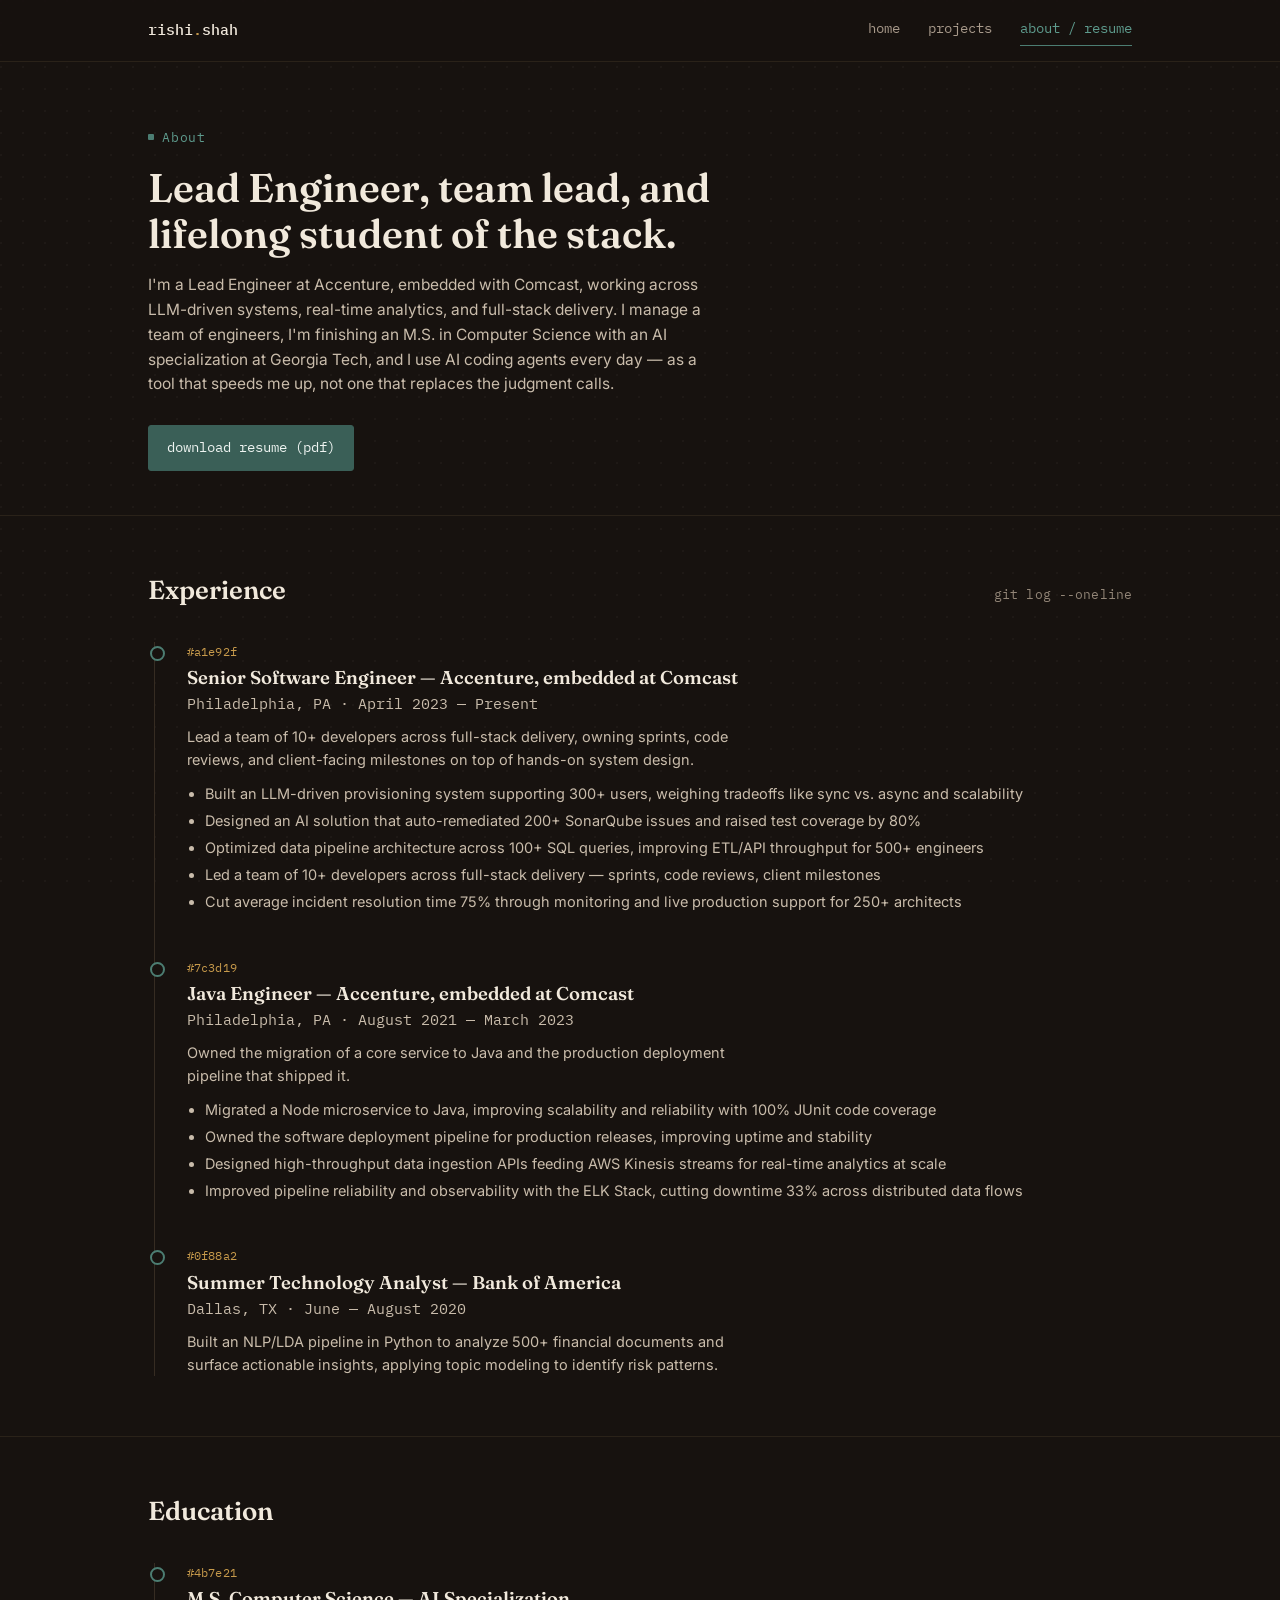
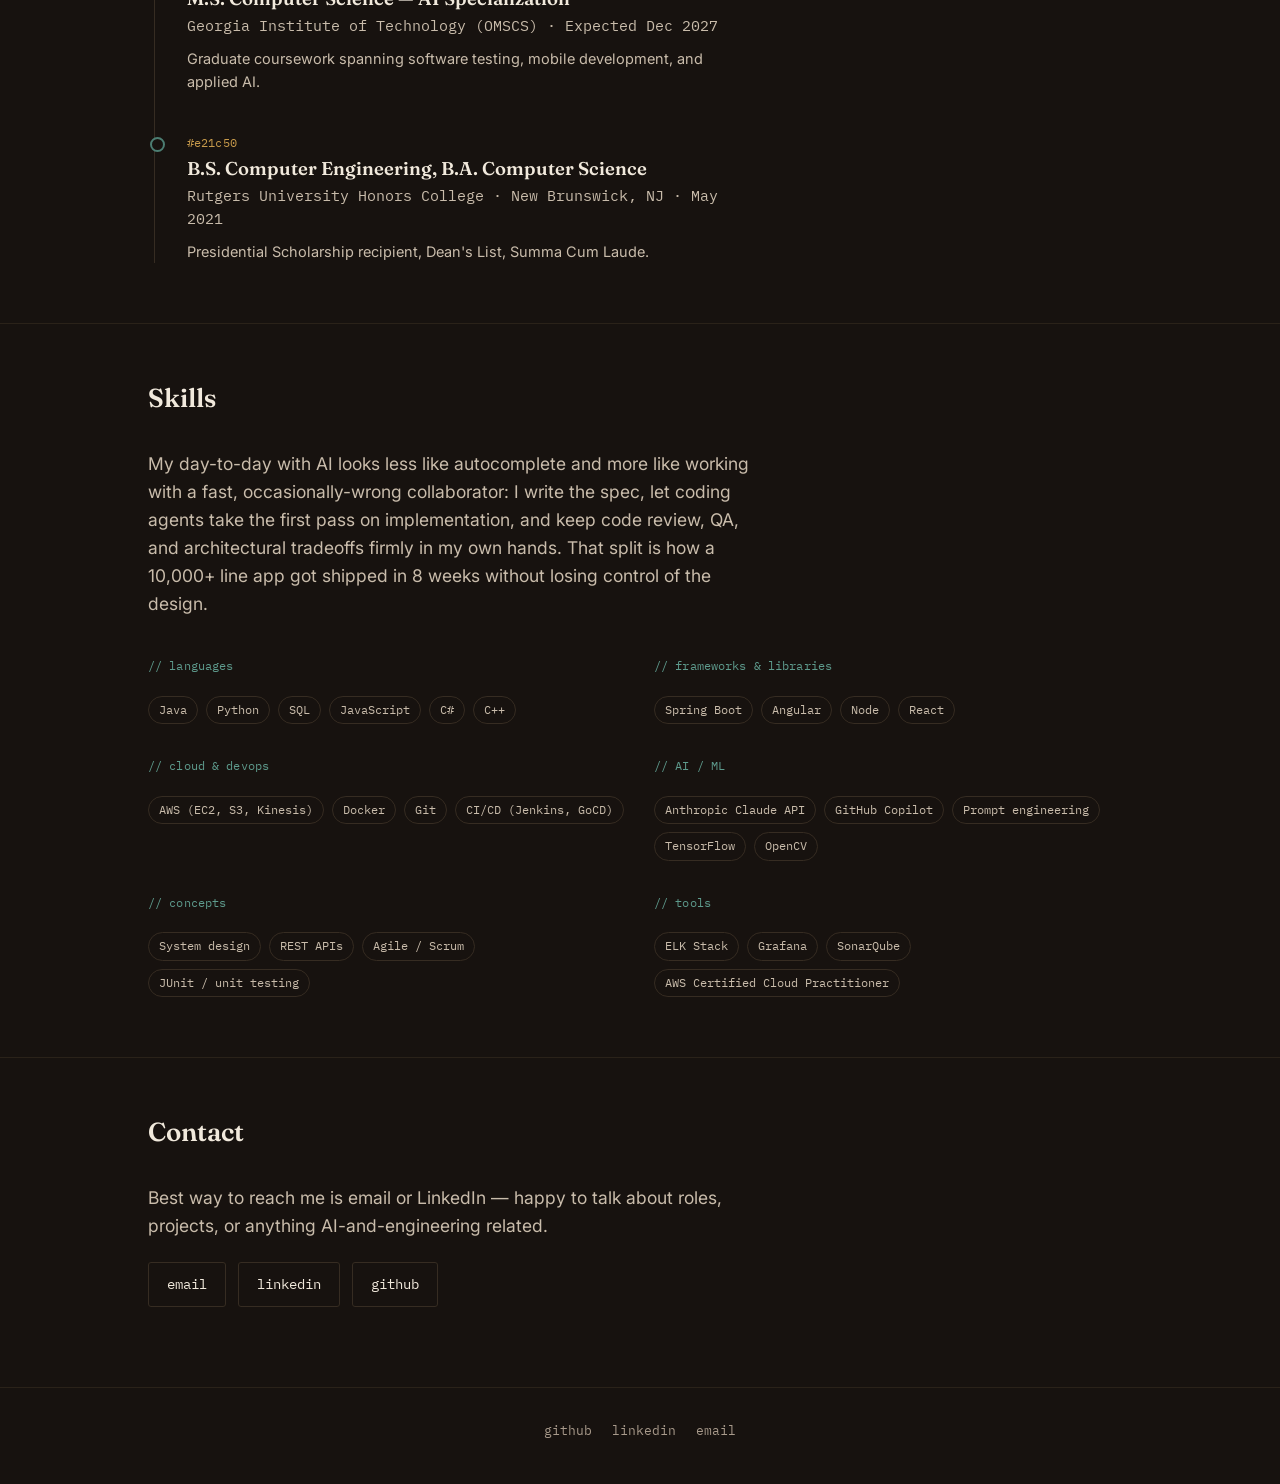
==== commit a7955d3b: "updates" ====
--- a/about.html
+++ b/about.html
@@ -218,7 +218,6 @@
 
 <footer class="site-footer">
   <div class="wrap">
-    <span class="footer-note">Rishi Shah — built by hand, styled with an assist from AI.</span>
     <nav class="footer-links">
       <a href="https://github.com/shahrrs" target="_blank" rel="noopener">github</a>
       <a href="https://linkedin.com/in/rishi-shah1" target="_blank" rel="noopener">linkedin</a>
--- a/styles.css
+++ b/styles.css
@@ -282,6 +282,7 @@
   font-family: var(--font-mono);
   font-size: 12px;
   color: var(--faint);
+  white-space: nowrap;
 }
 
 .factgrid {
@@ -378,6 +379,10 @@
   font-family: var(--font-mono);
   font-size: 12.5px;
   color: var(--faint);
+}
+
+a.count:hover {
+  color: var(--teal-text);
 }
 
 .pillar-grid {
@@ -774,7 +779,7 @@
 
 .site-footer .wrap {
   display: flex;
-  justify-content: space-between;
+  justify-content: center;
   align-items: center;
   flex-wrap: wrap;
   gap: 12px;
